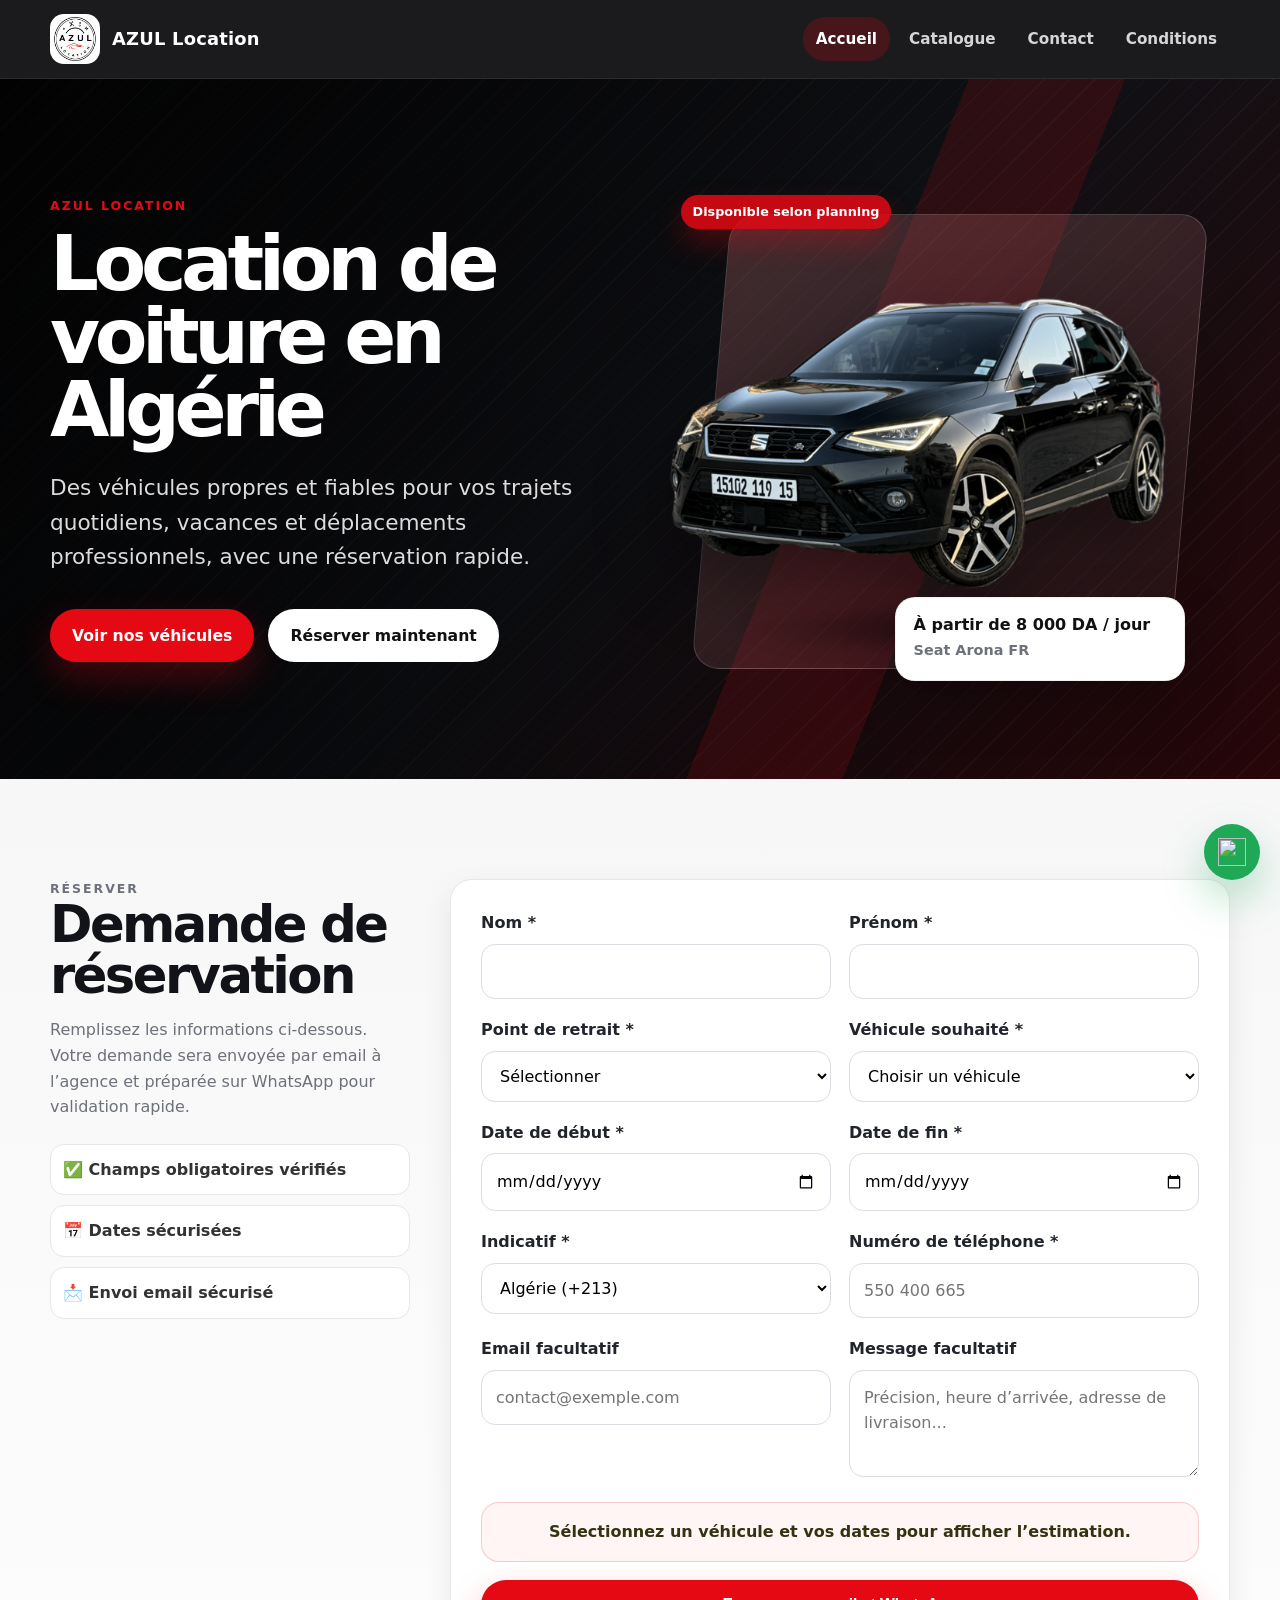
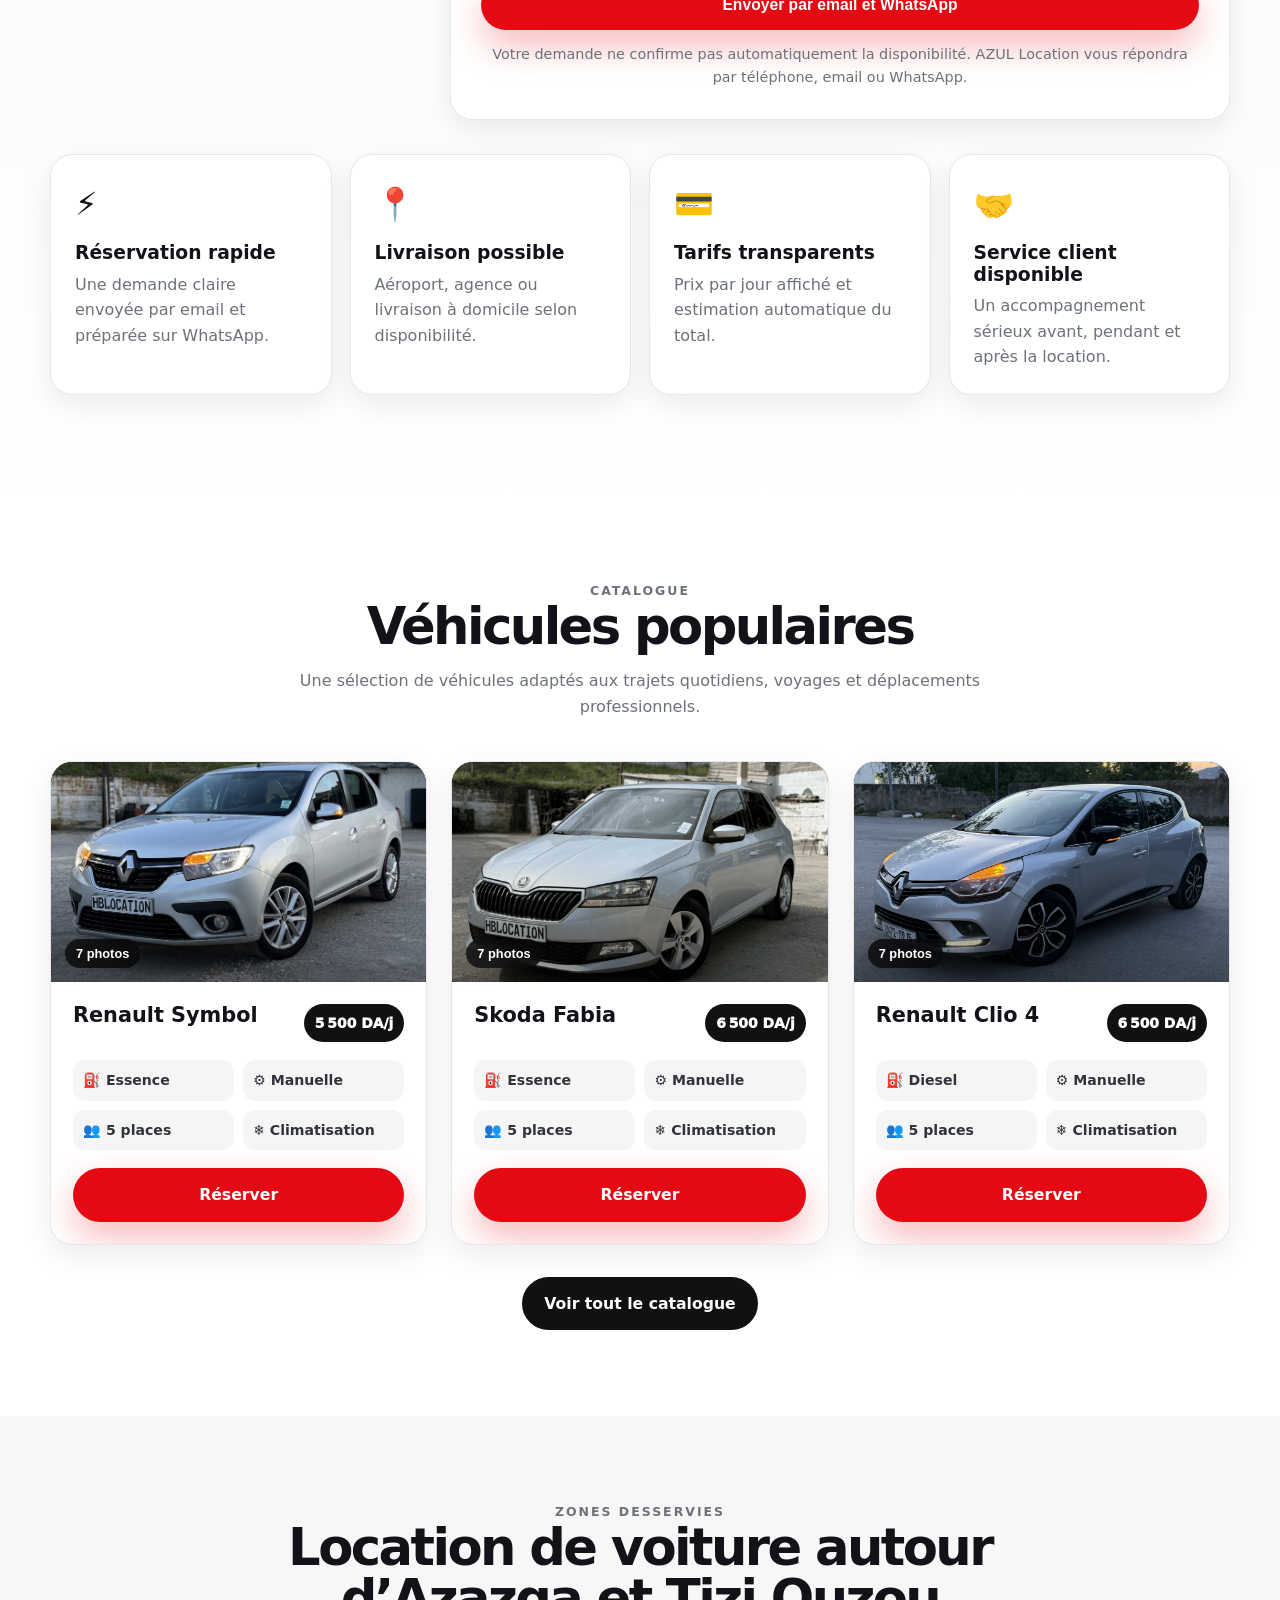
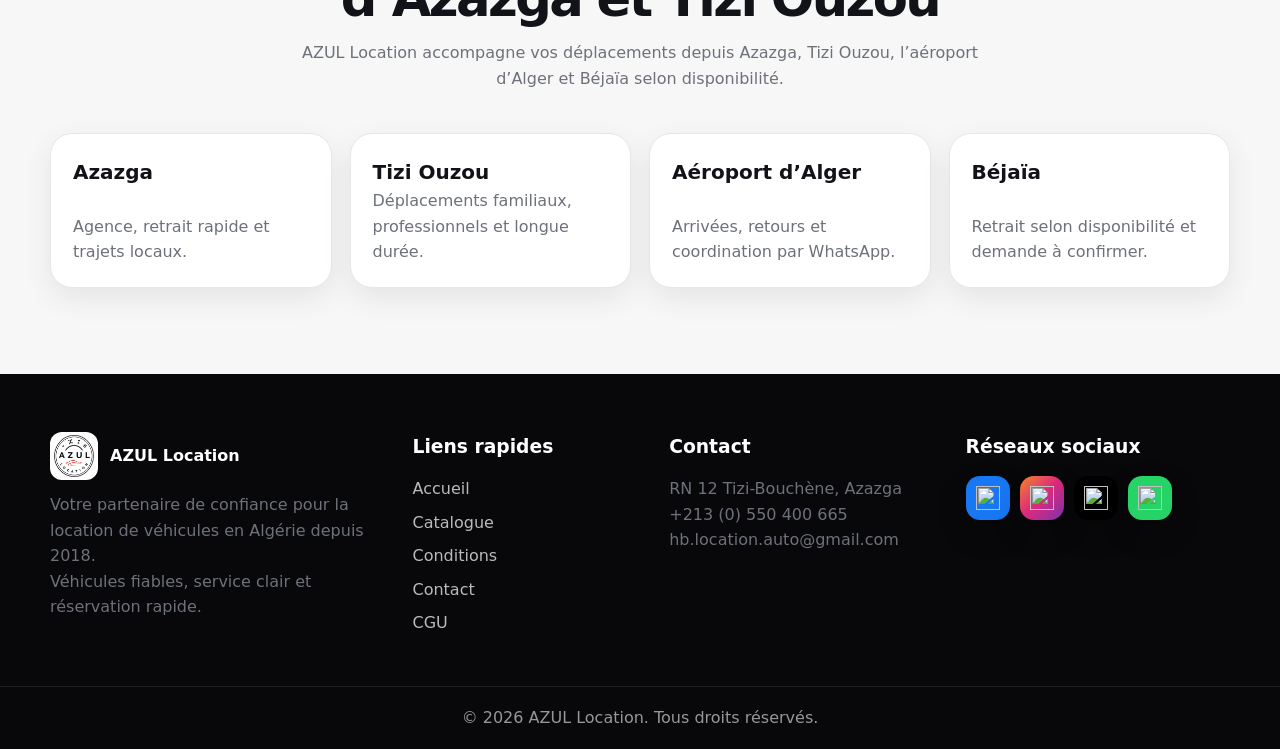
==== index.html @ 7177a501 "AZUL Location" ====
<!doctype html>
<html lang="fr">
  <head>
    <meta charset="UTF-8" />
    <meta name="viewport" content="width=device-width, initial-scale=1.0" />
    <title>AZUL Location | Location de voitures en Algérie</title>
    <meta
      name="description"
      content="AZUL Location propose la location de voitures en Algérie : véhicules propres, tarifs transparents, réservation rapide et livraison possible."
    />
    <meta name="robots" content="index, follow" />
    <link rel="canonical" href="https://azul-location.com/" />
    <meta property="og:site_name" content="AZUL Location" />
    <meta property="og:locale" content="fr_FR" />
    <meta
      property="og:title"
      content="AZUL Location | Location de voitures en Algérie"
    />
    <meta
      property="og:description"
      content="Réservez un véhicule fiable en Algérie avec AZUL Location. Service professionnel, rapide et rassurant."
    />
    <meta property="og:type" content="website" />
    <meta property="og:url" content="https://azul-location.com/" />
    <meta
      property="og:image"
      content="https://azul-location.com/images/logo.png"
    />
    <meta
      property="og:image:alt"
      content="AZUL Location - location de voitures en Algérie"
    />
    <link rel="icon" href="images/logo.png" type="image/png" />
    <link rel="apple-touch-icon" href="images/logo.png" />
    <link rel="stylesheet" href="css/style.css" />
    <script type="application/ld+json">
      {
        "@context": "https://schema.org",
        "@type": "AutoRental",
        "name": "AZUL Location",
        "image": "https://azul-location.com/images/logo.png",
        "url": "https://azul-location.com/",
        "telephone": "+213550400665",
        "email": "hb.location.auto@gmail.com",
        "address": {
          "@type": "PostalAddress",
          "streetAddress": "RN 12 Tizi-Bouchène",
          "addressLocality": "Azazga",
          "addressCountry": "DZ"
        },
        "areaServed": ["Azazga", "Tizi Ouzou", "Alger", "Béjaïa"]
      }
    </script>
    <script src="js/script.js" defer></script>
  </head>
  <body data-page="home">
    <header class="site-header" id="top">
      <div class="container header-inner">
        <a class="brand" href="index.html" aria-label="Accueil AZUL Location">
          <img
            src="images/logo.png"
            alt="Logo AZUL Location"
            class="brand-logo"
            width="50"
            height="50"
            decoding="async"
          />
          <span class="brand-name">AZUL Location</span>
        </a>
        <button
          class="menu-toggle"
          type="button"
          aria-label="Ouvrir le menu"
          aria-expanded="false"
          aria-controls="mainNav"
        >
          ?
        </button>
        <nav id="mainNav" class="main-nav" aria-label="Navigation principale">
          <a href="index.html" class="active" aria-current="page">Accueil</a>
          <a href="catalogue.html">Catalogue</a>
          <a href="contact.html">Contact</a>

          <a href="conditions-location.html">Conditions</a>
        </nav>
      </div>
    </header>

    <main>
      <section class="hero-section">
        <div class="hero-overlay"></div>
        <div class="container hero-grid">
          <div class="hero-content reveal">
            <p class="eyebrow">AZUL Location</p>
            <h1>Location de voiture en Algérie</h1>
            <p class="hero-subtitle">
              Des véhicules propres et fiables pour vos trajets quotidiens,
              vacances et déplacements professionnels, avec une réservation
              rapide.
            </p>
            <div class="hero-actions">
              <a href="catalogue.html" class="btn btn-primary"
                >Voir nos véhicules</a
              >
              <a href="#reservation" class="btn btn-light"
                >Réserver maintenant</a
              >
            </div>
          </div>
          <div
            class="hero-showcase reveal"
            aria-label="Véhicule disponible chez AZUL Location"
          >
            <span class="showcase-kicker">Disponible selon planning</span>
            <img
              src="images/ARONA-FR-1-sans-fond.png"
              alt="SEAT Arona FR disponible à la location"
              class="hero-car-main"
              width="1024"
              height="576"
              decoding="async"
            />
            <div class="showcase-panel">
              <strong class="showcase-price"
                >À partir de 8 000 DA / jour</strong
              >
              <span class="showcase-label">Seat Arona FR</span>
            </div>
          </div>
        </div>
      </section>

      <section class="reservation-section" id="reservation">
        <div class="container reservation-layout">
          <div class="section-heading reveal">
            <p class="eyebrow">Réserver</p>
            <h2>Demande de réservation</h2>
            <p>
              Remplissez les informations ci-dessous. Votre demande sera envoyée
              par email à l’agence et préparée sur WhatsApp pour validation
              rapide.
            </p>
            <div class="mini-info">
              <span>✅ Champs obligatoires vérifiés</span>
              <span>📅 Dates sécurisées</span>
              <span>📩 Envoi email sécurisé</span>
            </div>
          </div>

          <form
            id="reservationForm"
            class="premium-form reveal"
            action="https://formsubmit.co/hb.location.auto@gmail.com"
            method="POST"
            novalidate
          >
            <input
              type="hidden"
              name="_subject"
              value="Nouvelle demande de réservation - AZUL Location"
            />
            <input type="hidden" name="_template" value="table" />
            <input
              type="hidden"
              name="_next"
              value="https://azul-location.com/merci.html"
            />
            <input
              class="form-honey"
              type="text"
              name="_honey"
              tabindex="-1"
              autocomplete="off"
              aria-hidden="true"
            />
            <input
              type="hidden"
              id="reservationVehicleName"
              name="vehicule_nom"
            />
            <input
              type="hidden"
              id="reservationDuration"
              name="duree_location"
            />
            <input type="hidden" id="reservationTotal" name="prix_estime" />
            <input
              type="hidden"
              id="reservationPhoneFull"
              name="telephone_complet"
            />
            <input
              type="hidden"
              id="reservationReadableDates"
              name="dates_lisibles"
            />
            <input
              type="hidden"
              id="reservationWhatsAppMessage"
              name="message_whatsapp_prepare"
            />
            <input type="hidden" name="source" value="Formulaire accueil" />
            <div class="form-grid two">
              <div class="field">
                <label for="nom">Nom *</label
                ><input
                  id="nom"
                  name="nom"
                  type="text"
                  autocomplete="family-name"
                  required
                />
              </div>
              <div class="field">
                <label for="prenom">Prénom *</label
                ><input
                  id="prenom"
                  name="prenom"
                  type="text"
                  autocomplete="given-name"
                  required
                />
              </div>
            </div>
            <div class="form-grid two">
              <div class="field">
                <label for="pointRetrait">Point de retrait *</label
                ><select id="pointRetrait" name="pointRetrait" required>
                  <option value="">Sélectionner</option>
                  <option>Aéroport d’Alger</option>
                  <option>Aéroport de Béjaïa</option>
                  <option>Agence AZUL Location</option>
                  <option>Livraison à domicile</option>
                </select>
              </div>
              <div class="field">
                <label for="vehicule">Véhicule souhaité *</label
                ><select id="vehicule" name="vehicule" required>
                  <option value="">Choisir un véhicule</option>
                </select>
              </div>
            </div>
            <div class="form-grid two">
              <div class="field">
                <label for="dateDebut">Date de début *</label
                ><input id="dateDebut" name="dateDebut" type="date" required />
              </div>
              <div class="field">
                <label for="dateFin">Date de fin *</label
                ><input id="dateFin" name="dateFin" type="date" required />
              </div>
            </div>
            <div class="form-grid two phone-grid">
              <div class="field">
                <label for="indicatif">Indicatif *</label
                ><select id="indicatif" name="indicatif" required>
                  <option value="+213">Algérie (+213)</option>
                  <option value="+33">France (+33)</option>
                  <option value="+1">International (+1)</option>
                  <option value="+44">Royaume-Uni (+44)</option>
                </select>
              </div>
              <div class="field">
                <label for="telephone">Numéro de téléphone *</label
                ><input
                  id="telephone"
                  name="telephone"
                  type="tel"
                  inputmode="tel"
                  autocomplete="tel"
                  placeholder="550 400 665"
                  required
                />
              </div>
            </div>
            <div class="form-grid two">
              <div class="field">
                <label for="email">Email facultatif</label
                ><input
                  id="email"
                  name="email"
                  type="email"
                  autocomplete="email"
                  placeholder="contact@exemple.com"
                />
              </div>
              <div class="field">
                <label for="message">Message facultatif</label
                ><textarea
                  id="message"
                  name="message"
                  rows="3"
                  placeholder="Précision, heure d’arrivée, adresse de livraison..."
                ></textarea>
              </div>
            </div>
            <div
              id="reservationSummary"
              class="price-summary"
              aria-live="polite"
            >
              Sélectionnez un véhicule et vos dates pour afficher l’estimation.
            </div>
            <button class="btn btn-primary btn-full" type="submit">
              Envoyer par email et WhatsApp
            </button>
            <p class="form-note">
              Votre demande ne confirme pas automatiquement la disponibilité.
              AZUL Location vous répondra par téléphone, email ou WhatsApp.
            </p>
          </form>
        </div>
        <div class="container assurance-grid reservation-benefits">
          <article class="assurance-card reveal">
            <span>⚡</span>
            <h3>Réservation rapide</h3>
            <p>
              Une demande claire envoyée par email et préparée sur WhatsApp.
            </p>
          </article>
          <article class="assurance-card reveal">
            <span>📍</span>
            <h3>Livraison possible</h3>
            <p>Aéroport, agence ou livraison à domicile selon disponibilité.</p>
          </article>
          <article class="assurance-card reveal">
            <span>💳</span>
            <h3>Tarifs transparents</h3>
            <p>Prix par jour affiché et estimation automatique du total.</p>
          </article>
          <article class="assurance-card reveal">
            <span>🤝</span>
            <h3>Service client disponible</h3>
            <p>
              Un accompagnement sérieux avant, pendant et après la location.
            </p>
          </article>
        </div>
      </section>

      <section class="featured-section">
        <div class="container">
          <div class="section-heading center reveal">
            <p class="eyebrow">Catalogue</p>
            <h2>Véhicules populaires</h2>
            <p>
              Une sélection de véhicules adaptés aux trajets quotidiens, voyages
              et déplacements professionnels.
            </p>
          </div>
          <div class="vehicle-grid compact" id="featuredVehicles"></div>
          <div class="center reveal">
            <a href="catalogue.html" class="btn btn-dark"
              >Voir tout le catalogue</a
            >
          </div>
        </div>
      </section>

      <section class="areas-section">
        <div class="container">
          <div class="section-heading center reveal">
            <p class="eyebrow">Zones desservies</p>
            <h2>Location de voiture autour d’Azazga et Tizi Ouzou</h2>
            <p>
              AZUL Location accompagne vos déplacements depuis Azazga, Tizi
              Ouzou, l’aéroport d’Alger et Béjaïa selon disponibilité.
            </p>
          </div>
          <div class="areas-grid">
            <a class="area-card reveal" href="location-voiture-azazga.html">
              <strong>Azazga</strong>
              <span>Agence, retrait rapide et trajets locaux.</span>
            </a>
            <a class="area-card reveal" href="location-voiture-tizi-ouzou.html">
              <strong>Tizi Ouzou</strong>
              <span
                >Déplacements familiaux, professionnels et longue durée.</span
              >
            </a>
            <a
              class="area-card reveal"
              href="location-voiture-aeroport-alger.html"
            >
              <strong>Aéroport d’Alger</strong>
              <span>Arrivées, retours et coordination par WhatsApp.</span>
            </a>
            <a class="area-card reveal" href="location-voiture-bejaia.html">
              <strong>Béjaïa</strong>
              <span>Retrait selon disponibilité et demande à confirmer.</span>
            </a>
          </div>
        </div>
      </section>
    </main>

    <footer class="site-footer">
      <div class="container footer-grid">
        <div>
          <div class="footer-brand">
            <img
              src="images/logo.png"
              alt="Logo AZUL Location"
              width="48"
              height="48"
              loading="lazy"
              decoding="async"
            /><strong>AZUL Location</strong>
          </div>
          <p>
            Votre partenaire de confiance pour la location de véhicules en
            Algérie depuis 2018.
          </p>
          <p>Véhicules fiables, service clair et réservation rapide.</p>
        </div>
        <div>
          <h3>Liens rapides</h3>
          <a href="index.html">Accueil</a><a href="catalogue.html">Catalogue</a
          ><a href="conditions-location.html">Conditions</a
          ><a href="contact.html">Contact</a><a href="cgu.html">CGU</a>
        </div>
        <div>
          <h3>Contact</h3>
          <p>RN 12 Tizi-Bouchène, Azazga</p>
          <p>+213 (0) 550 400 665</p>
          <p>hb.location.auto@gmail.com</p>
        </div>
        <div>
          <h3>Réseaux sociaux</h3>
          <div class="socials">
            <a
              class="social-link facebook"
              href="https://www.facebook.com/share/1E7LZG3Cci/?mibextid=wwXIfr"
              target="_blank"
              rel="noopener"
              aria-label="Facebook"
            >
              <img
                src="images/facebook-icon.png"
                alt=""
                width="24"
                height="24"
                loading="lazy"
                decoding="async"
              />
            </a>
            <a
              class="social-link instagram"
              href="https://www.instagram.com/azul_location.auto?igsh=MWh5aWV1eG1lbXJkcA%3D%3D&utm_source=qr"
              target="_blank"
              rel="noopener"
              aria-label="Instagram"
            >
              <img
                src="images/instagram-icon.png"
                alt=""
                width="24"
                height="24"
                loading="lazy"
                decoding="async"
              />
            </a>
            <a
              class="social-link tiktok"
              href="https://www.tiktok.com/@azul.location.auto?_r=1&_t=ZN-969xYWPiuCU"
              target="_blank"
              rel="noopener"
              aria-label="TikTok"
            >
              <img
                src="images/tiktok-icon.png"
                alt=""
                width="24"
                height="24"
                loading="lazy"
                decoding="async"
              />
            </a>
            <a
              class="social-link whatsapp"
              href="https://wa.me/213550400665"
              target="_blank"
              rel="noopener"
              aria-label="WhatsApp"
            >
              <img
                src="images/whatsapp-icon.png"
                alt=""
                width="24"
                height="24"
                loading="lazy"
                decoding="async"
              />
            </a>
          </div>
        </div>
      </div>
      <div class="footer-bottom">
        © 2026 AZUL Location. Tous droits réservés.
      </div>
    </footer>
  </body>
</html>
---- css/style.css ----
:root {
  --red: #e50914;
  --red-dark: #b70710;
  --black: #070707;
  --dark: #111318;
  --white: #fff;
  --muted: #6d7179;
  --soft: #f5f5f6;
  --line: #e7e7ea;
  --card: #fff;
  --shadow: 0 18px 50px rgba(0, 0, 0, 0.1);
  --shadow-soft: 0 10px 30px rgba(0, 0, 0, 0.08);
  --radius: 22px;
  --radius-sm: 14px;
  --max: 1180px;
  --transition: 0.25s ease;
}
* {
  box-sizing: border-box;
}
html {
  scroll-behavior: smooth;
}
body {
  margin: 0;
  font-family:
    Inter,
    ui-sans-serif,
    system-ui,
    -apple-system,
    BlinkMacSystemFont,
    "Segoe UI",
    Arial,
    sans-serif;
  color: var(--dark);
  background: #fff;
  line-height: 1.6;
}
body.nav-open {
  overflow: hidden;
}
body.gallery-open {
  overflow: hidden;
}
img {
  max-width: 100%;
  display: block;
}
a {
  color: inherit;
  text-decoration: none;
}
.container {
  width: min(var(--max), calc(100% - 36px));
  margin-inline: auto;
}
.site-header {
  position: sticky;
  top: 0;
  z-index: 1000;
  background: rgba(8, 8, 10, 0.92);
  backdrop-filter: blur(16px);
  border-bottom: 1px solid rgba(255, 255, 255, 0.08);
}
.header-inner {
  height: 78px;
  display: flex;
  align-items: center;
  justify-content: space-between;
  gap: 22px;
}
.brand {
  display: flex;
  align-items: center;
  gap: 12px;
  color: #fff;
  font-weight: 900;
  letter-spacing: 0.2px;
}
.brand-logo {
  width: 50px;
  height: 50px;
  border-radius: 14px;
  object-fit: contain;
  background: #fff;
  padding: 3px;
}
.brand-name {
  font-size: 1.12rem;
}
.main-nav {
  display: flex;
  align-items: center;
  gap: 6px;
}
.main-nav a {
  color: rgba(255, 255, 255, 0.82);
  font-weight: 750;
  font-size: 0.95rem;
  padding: 10px 13px;
  border-radius: 999px;
  transition: var(--transition);
}
.main-nav a:hover,
.main-nav a.active {
  color: #fff;
  background: rgba(229, 9, 20, 0.22);
}
.menu-toggle {
  display: none;
  border: 0;
  background: #fff;
  color: #111;
  width: 44px;
  height: 44px;
  border-radius: 12px;
  font-size: 1.4rem;
  cursor: pointer;
}
.hero-section {
  position: relative;
  min-height: 720px;
  display: flex;
  align-items: center;
  color: #fff;
  background: linear-gradient(135deg, #060607 0%, #111318 52%, #2a0609 100%);
  overflow: hidden;
}
.hero-section:after {
  content: "";
  position: absolute;
  inset: 0;
  background: linear-gradient(90deg, rgba(0, 0, 0, 0.62), rgba(0, 0, 0, 0.08)),
    repeating-linear-gradient(
      135deg,
      rgba(255, 255, 255, 0.045) 0 1px,
      transparent 1px 18px
    );
  opacity: 1;
}
.hero-overlay {
  position: absolute;
  inset: 0;
  background: linear-gradient(
    112deg,
    transparent 0 62%,
    rgba(229, 9, 20, 0.14) 62% 72%,
    transparent 72%
  );
  z-index: 1;
  pointer-events: none;
}
.hero-grid {
  position: relative;
  z-index: 2;
  display: grid;
  grid-template-columns: minmax(0, 0.95fr) minmax(340px, 520px);
  gap: 38px;
  align-items: center;
}
.eyebrow {
  text-transform: uppercase;
  letter-spacing: 0.16em;
  font-size: 0.78rem;
  font-weight: 900;
  color: var(--red);
  margin: 0 0 12px;
}
.hero-content h1,
.page-hero h1 {
  font-size: clamp(2.5rem, 6vw, 5.4rem);
  line-height: 0.95;
  margin: 0 0 24px;
  letter-spacing: -0.07em;
}
.hero-content h1 {
  max-width: 780px;
}
.hero-subtitle {
  font-size: clamp(1.05rem, 2vw, 1.35rem);
  max-width: 690px;
  color: rgba(255, 255, 255, 0.86);
  margin: 0 0 34px;
}
.hero-actions,
.form-actions,
.quick-actions {
  display: flex;
  gap: 14px;
  flex-wrap: wrap;
}
.page-hero .hero-actions {
  justify-content: center;
  margin-top: 28px;
}
.btn {
  display: inline-flex;
  align-items: center;
  justify-content: center;
  gap: 8px;
  border: 0;
  border-radius: 999px;
  padding: 14px 22px;
  font-weight: 900;
  cursor: pointer;
  transition: var(--transition);
  font-size: 0.98rem;
}
.btn-primary {
  background: var(--red);
  color: #fff;
  box-shadow: 0 16px 36px rgba(229, 9, 20, 0.28);
}
.btn-primary:hover {
  background: var(--red-dark);
  transform: translateY(-2px);
}
.btn-light {
  background: #fff;
  color: #111;
}
.btn-light:hover {
  transform: translateY(-2px);
  box-shadow: var(--shadow-soft);
}
.btn-light.alt {
  border: 1px solid var(--line);
}
.btn-dark {
  background: #111;
  color: #fff;
}
.btn-dark:hover {
  background: #000;
  transform: translateY(-2px);
}
.btn-full {
  width: 100%;
  padding: 16px 22px;
}
.hero-showcase {
  position: relative;
  min-height: 470px;
  display: flex;
  align-items: center;
  justify-content: center;
}
.hero-showcase:before {
  content: "";
  position: absolute;
  inset: 18% 0 12% 12%;
  z-index: 1;
  background: linear-gradient(
    145deg,
    rgba(255, 255, 255, 0.1),
    rgba(229, 9, 20, 0.18)
  );
  border: 1px solid rgba(255, 255, 255, 0.13);
  border-radius: 34px;
  transform: skewX(-7deg);
}
.hero-showcase:after {
  content: "";
  position: absolute;
  left: 11%;
  right: 7%;
  bottom: 15%;
  z-index: 1;
  height: 52px;
  background: radial-gradient(
    ellipse at center,
    rgba(0, 0, 0, 0.48),
    transparent 68%
  );
  filter: blur(8px);
}
.hero-car-main {
  position: relative;
  z-index: 2;
  width: min(112%, 590px);
  max-width: none;
  height: auto;
  transform: translateX(-3%);
  filter: drop-shadow(0 30px 38px rgba(0, 0, 0, 0.42));
  opacity: 1;
  transition:
    opacity 0.35s ease,
    filter 0.35s ease;
}
.hero-showcase.is-switching .hero-car-main {
  opacity: 0;
}
.showcase-kicker {
  position: absolute;
  top: 54px;
  left: 8px;
  z-index: 3;
  display: inline-flex;
  color: #fff;
  background: rgba(229, 9, 20, 0.85);
  padding: 7px 12px;
  border-radius: 999px;
  font-size: 0.8rem;
  font-weight: 900;
}
.showcase-panel {
  position: absolute;
  right: 0;
  bottom: 44px;
  z-index: 3;
  width: min(290px, 78%);
  padding: 18px;
  color: #111;
  background: #fff;
  border-radius: 20px;
  box-shadow: 0 24px 60px rgba(0, 0, 0, 0.28);
  opacity: 1;
  transition:
    opacity 0.35s ease,
    transform 0.35s ease;
}
.hero-showcase.is-switching .showcase-panel {
  opacity: 0.82;
  transform: translateY(4px);
}
.showcase-panel strong,
.showcase-panel span {
  display: block;
}
.showcase-panel strong {
  line-height: 1.1;
}
.showcase-panel span {
  margin-top: 5px;
  color: var(--muted);
  font-size: 0.9rem;
  font-weight: 750;
}
@media (min-width: 1025px) {
  .hero-section {
    min-height: 700px;
  }
  .hero-grid {
    grid-template-columns: minmax(0, 0.96fr) minmax(430px, 560px);
    gap: 34px;
  }
  .hero-showcase {
    min-height: 500px;
    justify-self: end;
    width: min(100%, 560px);
  }
  .hero-showcase:before {
    inset: 95px 18px 70px 64px;
    background: linear-gradient(
        145deg,
        rgba(255, 255, 255, 0.13),
        rgba(255, 255, 255, 0.04)
      ),
      linear-gradient(135deg, rgba(229, 9, 20, 0.12), rgba(0, 0, 0, 0.08));
    border-color: rgba(255, 255, 255, 0.16);
    border-radius: 28px;
    transform: skewX(-5deg);
  }
  .hero-showcase:after {
    left: 15%;
    right: 10%;
    bottom: 84px;
  }
  .hero-car-main {
    width: min(112%, 620px);
    transform: translate(-4%, 2%);
  }
  .showcase-kicker {
    top: 76px;
    left: 34px;
    box-shadow: 0 14px 28px rgba(229, 9, 20, 0.28);
  }
  .showcase-panel {
    right: 22px;
    bottom: 58px;
    border: 1px solid rgba(0, 0, 0, 0.06);
    box-shadow: 0 22px 54px rgba(0, 0, 0, 0.22);
  }
}
.featured-section,
.areas-section,
.catalogue-section,
.contact-page-section,
.legal-section,
.conditions-section,
.local-seo-section {
  padding: 86px 0;
}
.assurance-grid {
  display: grid;
  grid-template-columns: repeat(4, 1fr);
  gap: 18px;
}
.reservation-benefits {
  margin-top: 34px;
}
.assurance-card,
.condition-card,
.vehicle-card,
.contact-card,
.premium-form,
.legal-wrap article {
  background: var(--card);
  border: 1px solid var(--line);
  border-radius: var(--radius);
  box-shadow: var(--shadow-soft);
}
.assurance-card {
  padding: 24px;
}
.assurance-card span,
.condition-card span {
  font-size: 2rem;
}
.assurance-card h3,
.condition-card h2 {
  margin: 12px 0 8px;
  line-height: 1.15;
}
.assurance-card p,
.condition-card p,
.section-heading p,
.contact-item p,
.legal-wrap p,
.site-footer p {
  color: var(--muted);
  margin: 0;
}
.reservation-section {
  padding: 100px 0;
  background: linear-gradient(180deg, #f7f7f8 0%, #fff 100%);
}
.reservation-layout {
  display: grid;
  grid-template-columns: 360px minmax(0, 1fr);
  gap: 40px;
  align-items: start;
}
.section-heading h2 {
  font-size: clamp(2rem, 4vw, 3.4rem);
  line-height: 1;
  margin: 0 0 16px;
  letter-spacing: -0.05em;
}
.section-heading.center {
  text-align: center;
  max-width: 720px;
  margin: 0 auto 42px;
}
.mini-info {
  display: grid;
  gap: 10px;
  margin-top: 24px;
}
.mini-info span {
  background: #fff;
  border: 1px solid var(--line);
  border-radius: 14px;
  padding: 12px;
  color: #333;
  font-weight: 750;
}
.premium-form {
  padding: 30px;
}
.form-honey {
  display: none;
}
.form-grid {
  display: grid;
  gap: 18px;
  margin-bottom: 18px;
}
.form-grid.two {
  grid-template-columns: repeat(2, minmax(0, 1fr));
}
.field label {
  display: block;
  font-weight: 850;
  margin-bottom: 8px;
  color: #20242b;
}
.field input,
.field select,
.field textarea {
  width: 100%;
  border: 1px solid #dcdde2;
  background: #fff;
  border-radius: 14px;
  padding: 14px 14px;
  font: inherit;
  outline: none;
  transition: var(--transition);
}
.field textarea {
  resize: vertical;
}
.field input:focus,
.field select:focus,
.field textarea:focus {
  border-color: var(--red);
  box-shadow: 0 0 0 4px rgba(229, 9, 20, 0.1);
}
.field .error-message {
  color: var(--red);
  font-size: 0.84rem;
  font-weight: 800;
  margin-top: 6px;
}
.field input.error,
.field select.error,
.field textarea.error {
  border-color: var(--red);
}
.price-summary {
  border: 1px solid rgba(229, 9, 20, 0.18);
  background: #fff5f5;
  color: #331;
  display: grid;
  gap: 4px;
  text-align: center;
  border-radius: 18px;
  padding: 16px;
  font-weight: 900;
  margin: 6px 0 18px;
}
.price-summary span {
  color: var(--muted);
  font-size: 0.92rem;
}
.price-summary.is-ready {
  background: #fff;
  border-color: rgba(229, 9, 20, 0.32);
  box-shadow: var(--shadow-soft);
}
.form-note {
  font-size: 0.9rem;
  color: var(--muted);
  text-align: center;
  margin: 13px 0 0;
}
.vehicle-grid {
  display: grid;
  grid-template-columns: repeat(3, 1fr);
  gap: 24px;
}
.vehicle-grid.compact {
  margin-bottom: 32px;
}
.vehicle-card {
  overflow: hidden;
  transition: var(--transition);
  display: flex;
  flex-direction: column;
}
.vehicle-card:hover {
  transform: translateY(-6px);
  box-shadow: var(--shadow);
}
.vehicle-media {
  height: 220px;
  background: linear-gradient(135deg, #111, #383838);
  position: relative;
  overflow: hidden;
}
.vehicle-media.image-missing {
  display: flex;
  align-items: center;
  justify-content: center;
}
.vehicle-media.image-missing:before {
  content: "Image indisponible";
  position: relative;
  z-index: 1;
  color: #fff;
  font-weight: 900;
}
.vehicle-media img {
  width: 100%;
  height: 100%;
  object-fit: cover;
}
.vehicle-media:after {
  content: "";
  position: absolute;
  inset: auto 0 0;
  height: 55%;
  background: linear-gradient(transparent, rgba(0, 0, 0, 0.45));
  pointer-events: none;
}
.vehicle-gallery-trigger {
  position: relative;
  width: 100%;
  height: 100%;
  border: 0;
  padding: 0;
  background: transparent;
  cursor: zoom-in;
  display: block;
  overflow: hidden;
}
.vehicle-gallery-trigger img {
  transition: transform 0.35s ease;
}
.vehicle-gallery-trigger:hover img,
.vehicle-gallery-trigger:focus-visible img {
  transform: scale(1.04);
}
.vehicle-gallery-trigger:focus-visible {
  outline: 4px solid rgba(229, 9, 20, 0.32);
  outline-offset: -4px;
}
.gallery-badge {
  position: absolute;
  left: 14px;
  bottom: 14px;
  z-index: 2;
  border-radius: 999px;
  background: rgba(8, 8, 10, 0.78);
  color: #fff;
  padding: 7px 11px;
  font-size: 0.8rem;
  font-weight: 900;
  backdrop-filter: blur(10px);
}
.vehicle-body {
  padding: 22px;
  display: flex;
  flex-direction: column;
  flex: 1;
}
.vehicle-top {
  display: flex;
  justify-content: space-between;
  gap: 14px;
  align-items: flex-start;
}
.vehicle-card h3 {
  font-size: 1.3rem;
  line-height: 1.1;
  margin: 0;
}
.price-pill {
  background: #111;
  color: #fff;
  border-radius: 999px;
  padding: 8px 11px;
  font-weight: 950;
  white-space: nowrap;
  font-size: 0.87rem;
}
.specs {
  display: grid;
  grid-template-columns: repeat(2, 1fr);
  gap: 9px;
  margin: 18px 0;
}
.specs span {
  background: var(--soft);
  border-radius: 12px;
  padding: 9px 10px;
  font-size: 0.88rem;
  color: #30333a;
  font-weight: 750;
}
.vehicle-body .btn {
  margin-top: auto;
}
.areas-section {
  background: #f7f7f8;
}
.areas-grid {
  display: grid;
  grid-template-columns: repeat(4, 1fr);
  gap: 18px;
}
.area-card {
  min-height: 150px;
  display: flex;
  flex-direction: column;
  justify-content: space-between;
  background: #fff;
  border: 1px solid var(--line);
  border-radius: var(--radius);
  box-shadow: var(--shadow-soft);
  padding: 22px;
  transition: var(--transition);
}
.area-card:hover {
  transform: translateY(-4px);
  box-shadow: var(--shadow);
}
.area-card strong {
  font-size: 1.25rem;
}
.area-card span {
  color: var(--muted);
}
.local-seo-layout {
  display: grid;
  grid-template-columns: minmax(0, 1fr) 360px;
  gap: 28px;
  align-items: start;
}
.local-copy,
.local-checklist {
  background: #fff;
  border: 1px solid var(--line);
  border-radius: var(--radius);
  box-shadow: var(--shadow-soft);
  padding: 28px;
}
.local-copy h2,
.local-checklist h2 {
  margin: 0 0 14px;
  line-height: 1.12;
}
.local-copy p {
  color: var(--muted);
  margin: 0 0 16px;
}
.local-checklist ul {
  margin: 0;
  padding-left: 20px;
  color: var(--muted);
}
.local-checklist li + li {
  margin-top: 10px;
}
.page-hero {
  padding: 105px 0;
  text-align: center;
  background: #111;
  color: #fff;
}
.page-hero.dark {
  background: linear-gradient(135deg, #070707, #151515 58%, #3b0508);
}
.page-hero p:not(.eyebrow) {
  font-size: 1.15rem;
  max-width: 720px;
  margin: 0 auto;
  color: rgba(255, 255, 255, 0.76);
}
.filters-panel {
  display: grid;
  grid-template-columns: repeat(5, 1fr) auto;
  gap: 14px;
  align-items: end;
  margin-bottom: 32px;
  background: #fff;
  border: 1px solid var(--line);
  box-shadow: var(--shadow-soft);
  border-radius: var(--radius);
  padding: 18px;
}
.empty-state {
  text-align: center;
  background: #fff5f5;
  border: 1px solid rgba(229, 9, 20, 0.2);
  border-radius: 18px;
  padding: 22px;
  font-weight: 900;
  color: var(--red);
}
.contact-layout {
  display: grid;
  grid-template-columns: 430px minmax(0, 1fr);
  gap: 34px;
}
.map-section {
  margin-top: 52px;
}
.map-embed {
  aspect-ratio: 16 / 9;
  min-height: 320px;
  overflow: hidden;
  border-radius: var(--radius);
  border: 1px solid var(--line);
  box-shadow: var(--shadow-soft);
  background: var(--soft);
}
.map-embed iframe {
  width: 100%;
  height: 100%;
  border: 0;
  display: block;
}
.contact-card {
  padding: 30px;
}
.contact-card h2,
.premium-form h2 {
  margin: 0 0 22px;
  font-size: 1.8rem;
}
.contact-item {
  display: flex;
  gap: 14px;
  padding: 16px 0;
  border-bottom: 1px solid var(--line);
}
.contact-item span {
  font-size: 1.4rem;
}
.contact-item strong {
  display: block;
  margin-bottom: 2px;
}
.quick-actions {
  margin-top: 24px;
}
.quick-actions .btn {
  flex: 1;
}
.split .btn {
  flex: 1;
}
.legal-wrap {
  max-width: 900px;
}
.legal-wrap article {
  padding: 26px;
  margin-bottom: 18px;
  border-left: 5px solid var(--red);
}
.legal-wrap h2 {
  margin: 0 0 10px;
  font-size: 1.25rem;
}
.legal-note,
.cta-band {
  background: #111;
  color: #fff;
  border-radius: var(--radius);
  padding: 28px;
  text-align: center;
}
.conditions-grid {
  display: grid;
  grid-template-columns: repeat(4, 1fr);
  gap: 18px;
}
.condition-card {
  padding: 24px;
}
.cta-band {
  margin-top: 28px;
}
.cta-band p {
  color: rgba(255, 255, 255, 0.72);
  margin: 0 auto 20px;
  max-width: 760px;
}
.cta-band h2 {
  margin: 0 0 12px;
}
.site-footer {
  background: #08080a;
  color: #fff;
  padding: 58px 0 0;
}
.footer-grid {
  display: grid;
  grid-template-columns: 1.25fr 0.85fr 1fr 1fr;
  gap: 32px;
}
.footer-brand {
  display: flex;
  align-items: center;
  gap: 12px;
  margin-bottom: 12px;
}
.footer-brand img {
  width: 48px;
  height: 48px;
  border-radius: 12px;
  background: #fff;
  padding: 3px;
}
.site-footer h3 {
  color: #fff;
  margin: 0 0 14px;
}
.site-footer a {
  display: block;
  color: rgba(255, 255, 255, 0.72);
  margin: 8px 0;
  transition: var(--transition);
}
.site-footer a:hover {
  color: #fff;
}
.socials {
  display: grid;
  grid-template-columns: repeat(4, 44px);
  gap: 10px;
}
.socials a {
  display: flex;
  align-items: center;
  justify-content: center;
  gap: 9px;
  width: 44px;
  height: 44px;
  border: 0;
  border-radius: 14px;
  padding: 0;
  margin: 0;
  box-shadow: 0 12px 28px rgba(0, 0, 0, 0.22);
}
.socials img {
  width: 24px;
  height: 24px;
  object-fit: contain;
  flex: 0 0 auto;
}
.social-link.facebook {
  background: #1877f2;
}
.social-link.instagram {
  background: linear-gradient(135deg, #f58529, #dd2a7b 48%, #8134af);
}
.social-link.tiktok {
  background: #000;
}
.social-link.whatsapp {
  background: #25d366;
}
.footer-bottom {
  text-align: center;
  border-top: 1px solid rgba(255, 255, 255, 0.1);
  margin-top: 42px;
  padding: 18px;
  color: rgba(255, 255, 255, 0.58);
}
.center {
  text-align: center;
}
.reveal {
  opacity: 0;
  transform: translateY(18px);
  transition:
    opacity 0.65s ease,
    transform 0.65s ease;
}
.reveal.visible {
  opacity: 1;
  transform: none;
}
.floating-whatsapp {
  position: fixed;
  right: 20px;
  bottom: 20px;
  z-index: 1200;
  display: inline-flex;
  align-items: center;
  justify-content: center;
  width: 56px;
  height: 56px;
  padding: 0;
  border-radius: 50%;
  background: #1fa855;
  color: #fff;
  box-shadow: 0 18px 40px rgba(31, 168, 85, 0.34);
  transition: var(--transition);
}
.floating-whatsapp img {
  width: 28px;
  height: 28px;
  object-fit: contain;
}
.floating-whatsapp span {
  display: none;
}
.floating-whatsapp:hover {
  transform: translateY(-3px);
  background: #168c45;
}
.vehicle-lightbox[hidden] {
  display: none;
}
.vehicle-lightbox {
  position: fixed;
  inset: 0;
  z-index: 2200;
  display: grid;
  place-items: center;
  padding: 24px;
}
.vehicle-lightbox-backdrop {
  position: absolute;
  inset: 0;
  background: rgba(0, 0, 0, 0.84);
  backdrop-filter: blur(12px);
}
.vehicle-lightbox-panel {
  position: relative;
  z-index: 1;
  width: min(1040px, 100%);
  min-height: 420px;
  display: grid;
  align-items: center;
  grid-template-columns: 58px minmax(0, 1fr) 58px;
  gap: 14px;
  touch-action: pan-y;
}
.vehicle-lightbox-figure {
  margin: 0;
  min-width: 0;
}
.vehicle-lightbox-image {
  width: 100%;
  max-height: min(76vh, 720px);
  object-fit: contain;
  border-radius: 18px;
  background: #090909;
  box-shadow: 0 28px 90px rgba(0, 0, 0, 0.45);
}
.vehicle-lightbox-caption {
  display: flex;
  justify-content: space-between;
  gap: 14px;
  color: #fff;
  margin-top: 12px;
  font-weight: 850;
}
.vehicle-lightbox-caption span {
  color: rgba(255, 255, 255, 0.7);
}
.vehicle-lightbox-close,
.vehicle-lightbox-nav {
  border: 0;
  color: #111;
  background: #fff;
  cursor: pointer;
  box-shadow: 0 18px 48px rgba(0, 0, 0, 0.3);
  transition: var(--transition);
}
.vehicle-lightbox-close:hover,
.vehicle-lightbox-nav:hover {
  transform: translateY(-2px);
}
.vehicle-lightbox-close:focus-visible,
.vehicle-lightbox-nav:focus-visible {
  outline: 4px solid rgba(229, 9, 20, 0.38);
  outline-offset: 3px;
}
.vehicle-lightbox-close {
  position: absolute;
  top: -10px;
  right: -10px;
  width: 44px;
  height: 44px;
  border-radius: 999px;
  font-size: 1.45rem;
  z-index: 2;
}
.vehicle-lightbox-nav {
  width: 58px;
  height: 58px;
  border-radius: 999px;
  font-size: 2.1rem;
  line-height: 1;
}
@media (max-width: 1024px) {
  .hero-grid,
  .reservation-layout,
  .contact-layout,
  .local-seo-layout {
    grid-template-columns: 1fr;
  }
  .hero-section {
    min-height: auto;
    padding: 110px 0;
  }
  .hero-showcase {
    max-width: 620px;
  }
  .assurance-grid,
  .conditions-grid,
  .areas-grid {
    grid-template-columns: repeat(2, 1fr);
  }
  .vehicle-grid {
    grid-template-columns: repeat(2, 1fr);
  }
  .filters-panel {
    grid-template-columns: repeat(2, 1fr);
  }
  .footer-grid {
    grid-template-columns: repeat(2, 1fr);
  }
}
@media (max-width: 760px) {
  .container {
    width: min(100% - 26px, var(--max));
  }
  .header-inner {
    height: 70px;
  }
  .brand-logo {
    width: 44px;
    height: 44px;
  }
  .menu-toggle {
    display: inline-flex;
    align-items: center;
    justify-content: center;
  }
  .main-nav {
    position: fixed;
    inset: 70px 13px auto 13px;
    background: #111;
    border: 1px solid rgba(255, 255, 255, 0.12);
    border-radius: 20px;
    padding: 14px;
    display: none;
    flex-direction: column;
    align-items: stretch;
    box-shadow: 0 30px 80px rgba(0, 0, 0, 0.4);
  }
  body.nav-open .main-nav {
    display: flex;
  }
  .main-nav a {
    padding: 14px 16px;
  }
  .hero-content h1,
  .page-hero h1 {
    letter-spacing: -0.05em;
  }
  .hero-section {
    padding: 52px 0 72px;
  }
  .hero-grid {
    gap: 28px;
  }
  .hero-actions .btn {
    width: 100%;
  }
  .hero-showcase {
    min-height: 310px;
    max-width: 100%;
  }
  .hero-showcase:before {
    inset: 16% 0 14% 8%;
  }
  .hero-car-main {
    width: min(118%, 470px);
  }
  .showcase-kicker {
    top: 28px;
    left: 0;
  }
  .showcase-panel {
    right: 0;
    bottom: 78px;
    width: min(270px, 86%);
    padding: 15px;
  }
  .assurance-grid,
  .conditions-grid,
  .areas-grid,
  .vehicle-grid,
  .filters-panel,
  .footer-grid {
    grid-template-columns: 1fr;
  }
  .reservation-section,
  .featured-section,
  .areas-section,
  .catalogue-section,
  .contact-page-section,
  .legal-section,
  .conditions-section,
  .local-seo-section {
    padding: 58px 0;
  }
  .premium-form,
  .contact-card {
    padding: 20px;
  }
  .map-section {
    margin-top: 34px;
  }
  .map-embed {
    aspect-ratio: 1 / 1;
    min-height: 300px;
  }
  .form-grid.two {
    grid-template-columns: 1fr;
  }
  .vehicle-media {
    height: 200px;
  }
  .page-hero {
    padding: 72px 0;
  }
  .quick-actions,
  .split {
    flex-direction: column;
  }
  .footer-grid {
    gap: 22px;
  }
  .socials {
    grid-template-columns: 1fr;
  }
  .floating-whatsapp {
    right: 14px;
    bottom: 14px;
    width: 52px;
    height: 52px;
  }
  .floating-whatsapp img {
    width: 26px;
    height: 26px;
  }
  .vehicle-lightbox {
    padding: 13px;
  }
  .vehicle-lightbox-panel {
    min-height: 0;
    grid-template-columns: 1fr;
    gap: 12px;
  }
  .vehicle-lightbox-nav {
    position: absolute;
    top: 50%;
    transform: translateY(-50%);
    width: 48px;
    height: 48px;
    font-size: 1.8rem;
    z-index: 2;
  }
  .vehicle-lightbox-nav:hover {
    transform: translateY(-50%);
  }
  .vehicle-lightbox-nav.prev {
    left: 8px;
  }
  .vehicle-lightbox-nav.next {
    right: 8px;
  }
  .vehicle-lightbox-close {
    top: 8px;
    right: 8px;
  }
  .vehicle-lightbox-caption {
    flex-direction: column;
    gap: 2px;
  }
}
@media (prefers-reduced-motion: reduce) {
  *,
  *::before,
  *::after {
    scroll-behavior: auto !important;
    transition-duration: 0.01ms !important;
    animation-duration: 0.01ms !important;
    animation-iteration-count: 1 !important;
  }
  .reveal {
    opacity: 1;
    transform: none;
  }
}
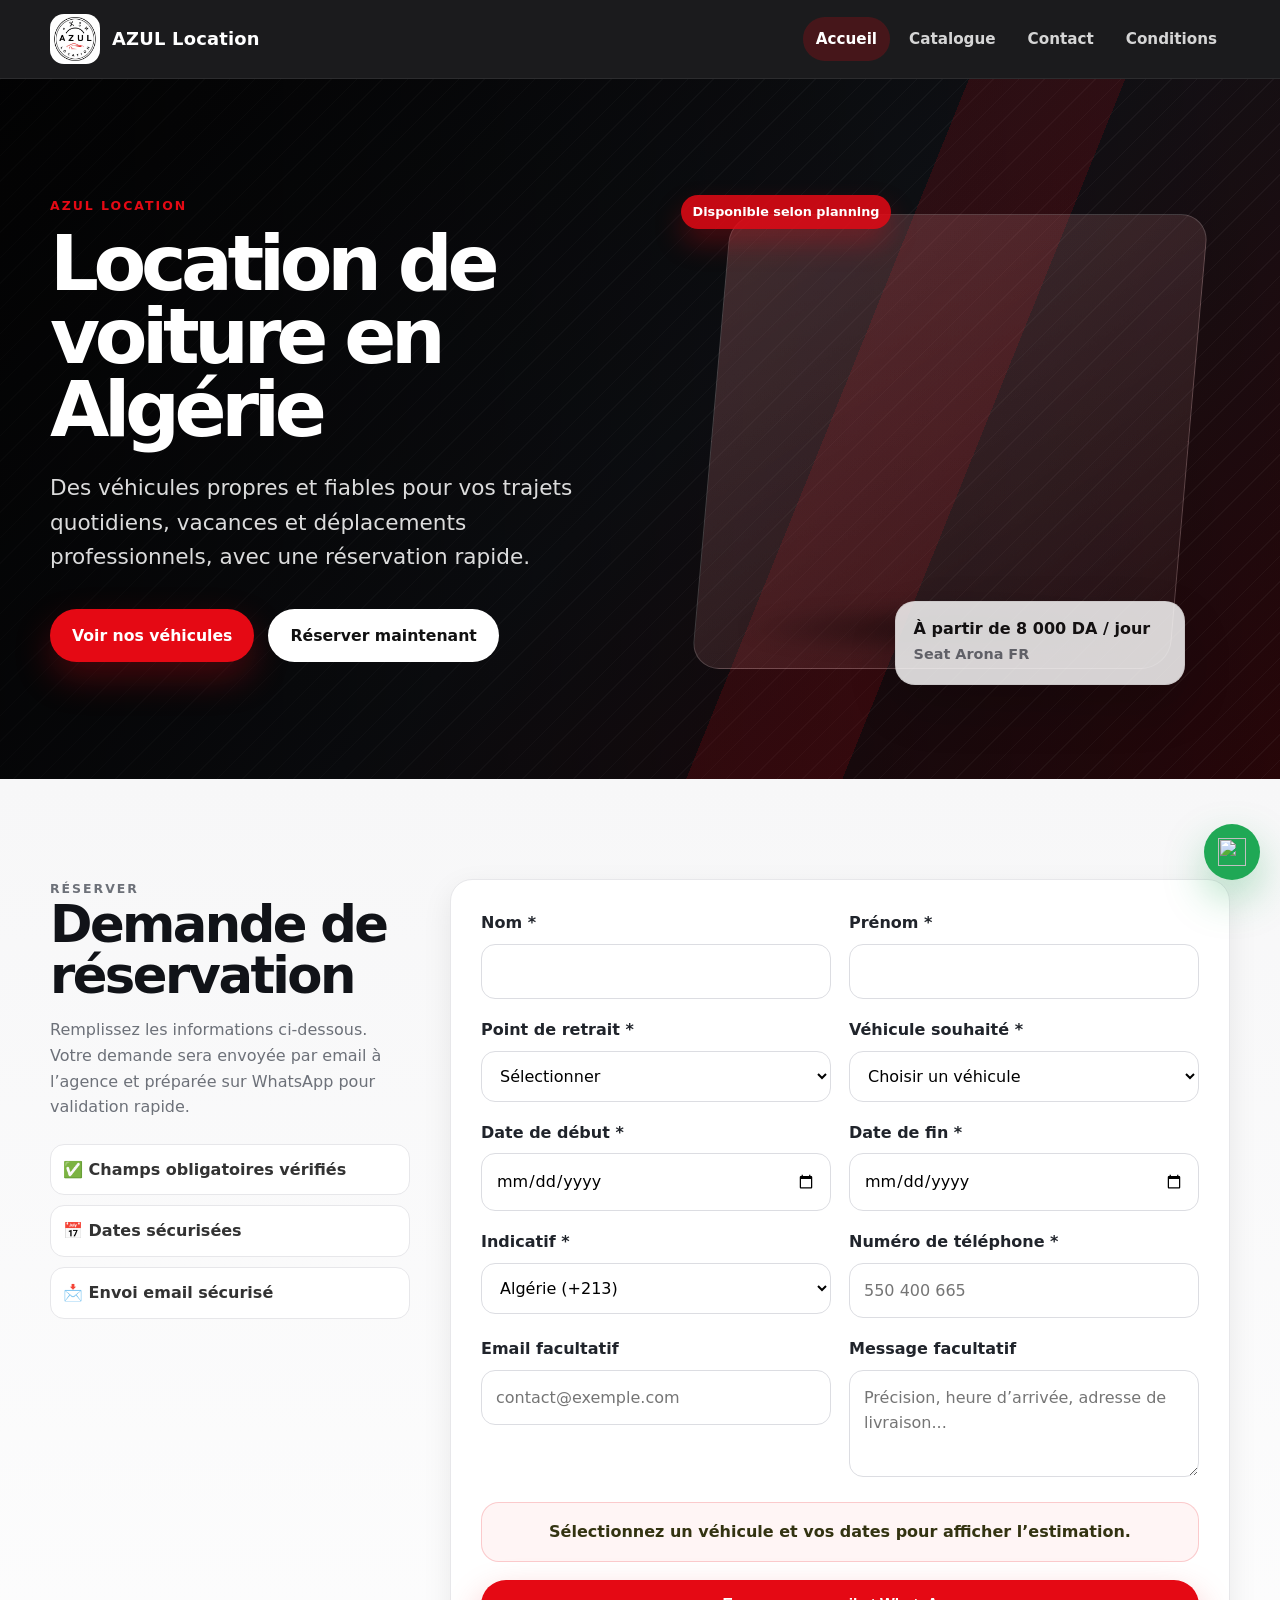
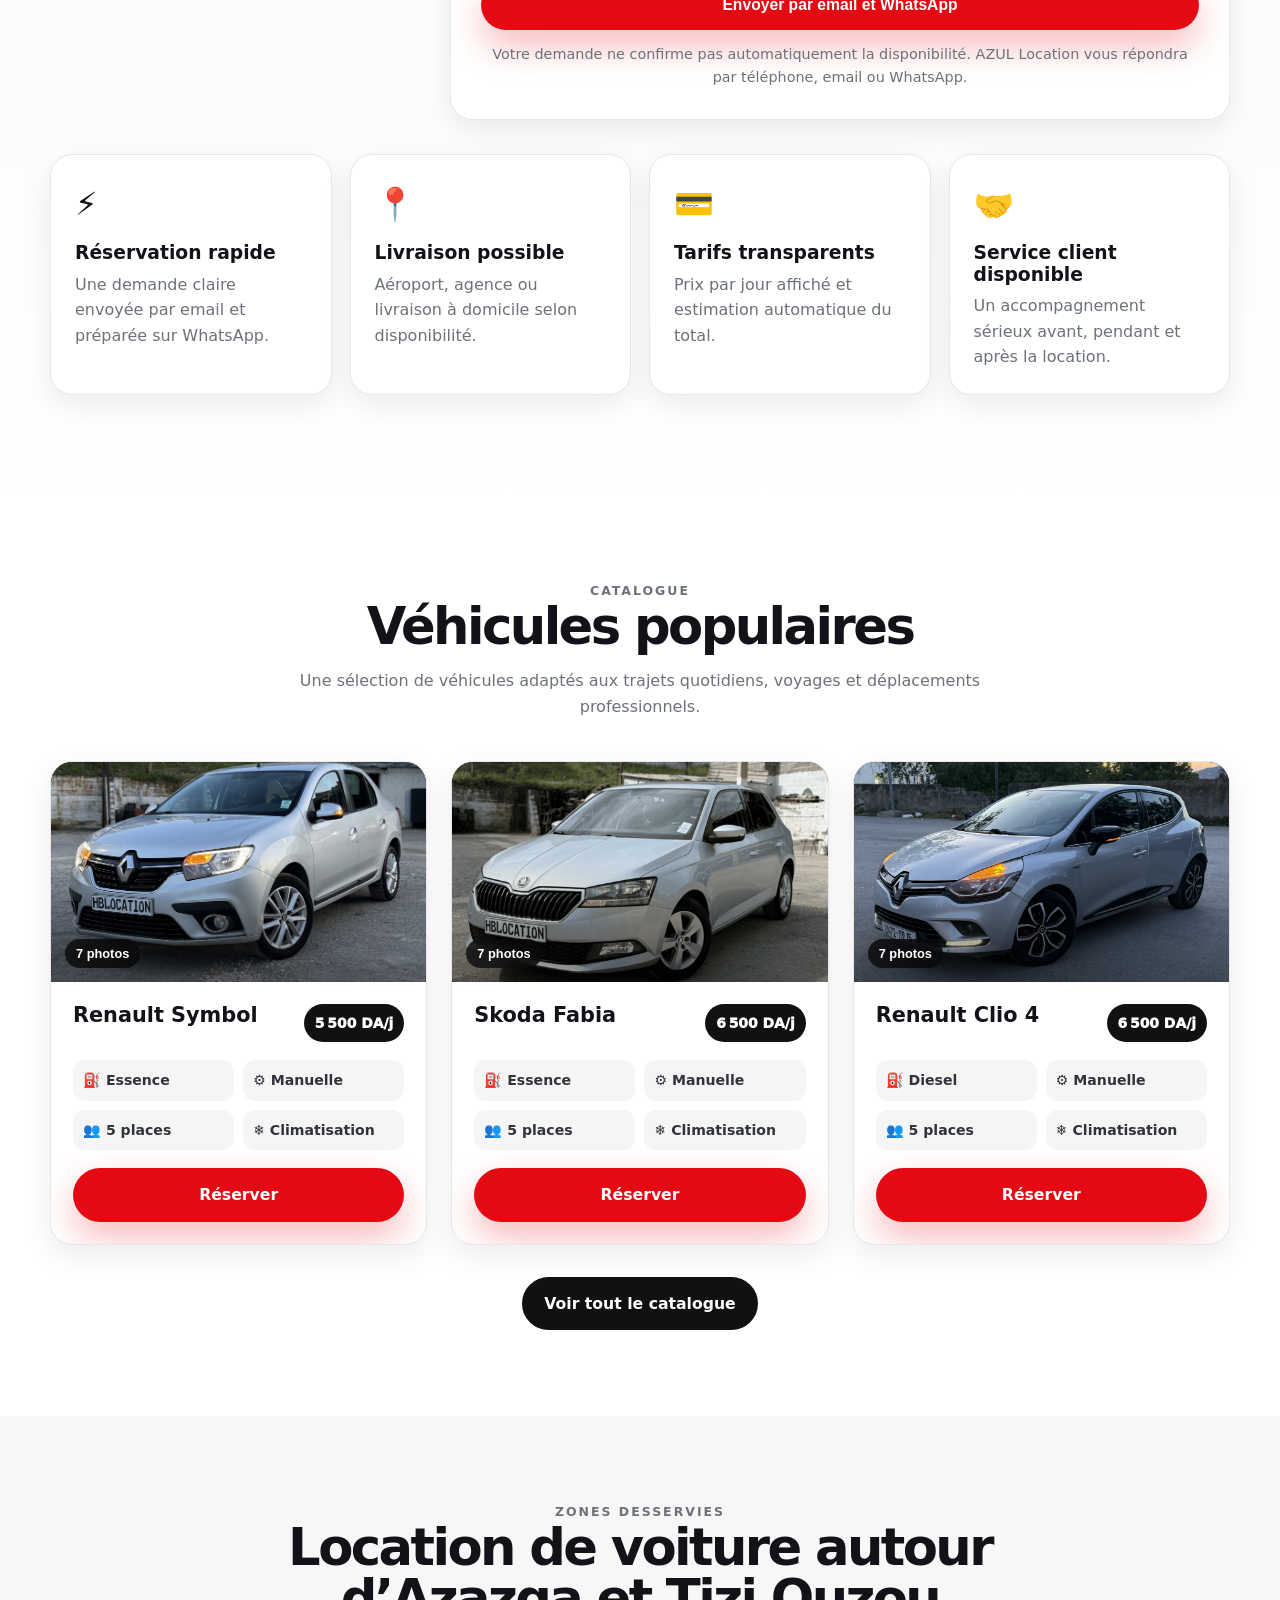
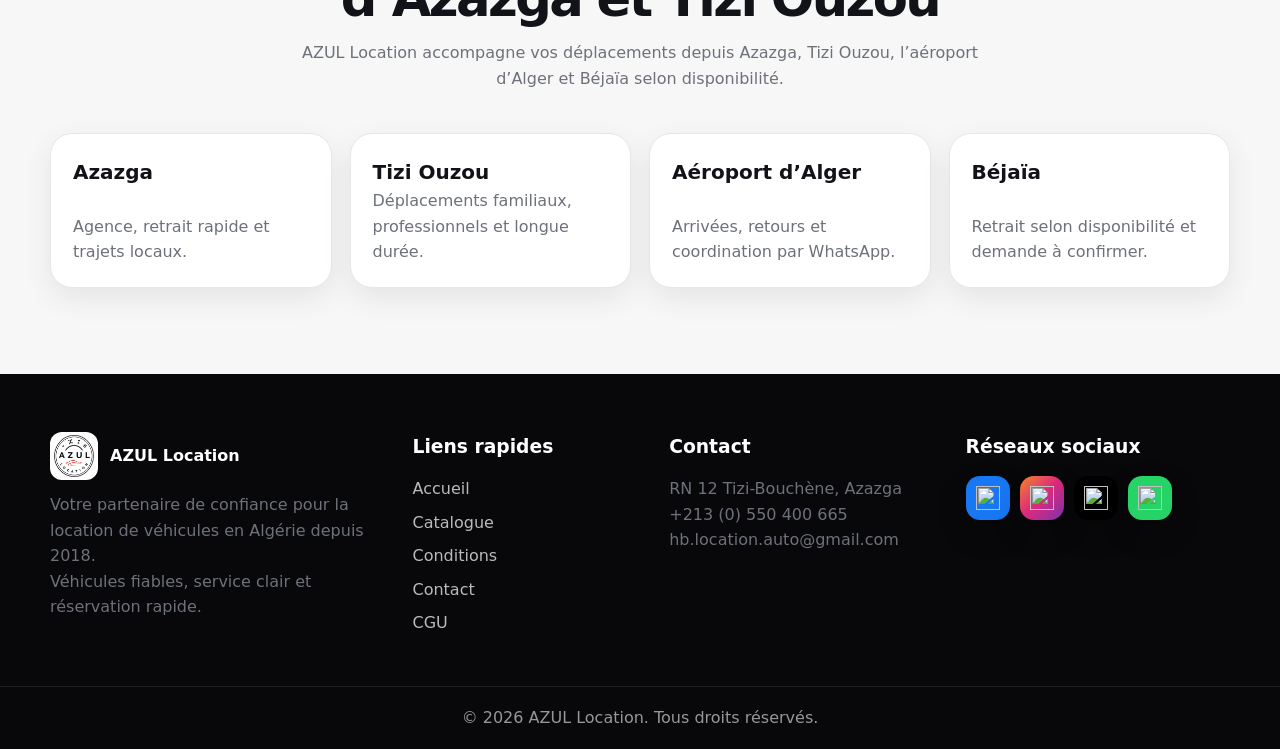
==== commit f340ae26: "balise ggogle" ====
--- a/index.html
+++ b/index.html
@@ -32,6 +32,20 @@
     />
     <link rel="icon" href="images/logo.png" type="image/png" />
     <link rel="apple-touch-icon" href="images/logo.png" />
+    <!-- Google tag (gtag.js) -->
+    <script
+      async
+      src="https://www.googletagmanager.com/gtag/js?id=G-7XRYRY4D27"
+    ></script>
+    <script>
+      window.dataLayer = window.dataLayer || [];
+      function gtag() {
+        dataLayer.push(arguments);
+      }
+      gtag("js", new Date());
+      gtag("config", "G-7XRYRY4D27");
+    </script>
+
     <link rel="stylesheet" href="css/style.css" />
     <script type="application/ld+json">
       {
@@ -74,7 +88,9 @@
           aria-expanded="false"
           aria-controls="mainNav"
         >
-          ?
+          <span></span>
+          <span></span>
+          <span></span>
         </button>
         <nav id="mainNav" class="main-nav" aria-label="Navigation principale">
           <a href="index.html" class="active" aria-current="page">Accueil</a>
@@ -194,12 +210,6 @@
               id="reservationReadableDates"
               name="dates_lisibles"
             />
-            <input
-              type="hidden"
-              id="reservationWhatsAppMessage"
-              name="message_whatsapp_prepare"
-            />
-            <input type="hidden" name="source" value="Formulaire accueil" />
             <div class="form-grid two">
               <div class="field">
                 <label for="nom">Nom *</label
--- a/css/style.css
+++ b/css/style.css
@@ -114,8 +114,28 @@
   width: 44px;
   height: 44px;
   border-radius: 12px;
-  font-size: 1.4rem;
   cursor: pointer;
+  align-items: center;
+  justify-content: center;
+  flex-direction: column;
+  gap: 5px;
+  padding: 0;
+}
+.menu-toggle span {
+  width: 22px;
+  height: 2px;
+  border-radius: 999px;
+  background: #111;
+  transition: var(--transition);
+}
+body.nav-open .menu-toggle span:nth-child(1) {
+  transform: translateY(7px) rotate(45deg);
+}
+body.nav-open .menu-toggle span:nth-child(2) {
+  opacity: 0;
+}
+body.nav-open .menu-toggle span:nth-child(3) {
+  transform: translateY(-7px) rotate(-45deg);
 }
 .hero-section {
   position: relative;
@@ -1210,7 +1230,7 @@
     gap: 22px;
   }
   .socials {
-    grid-template-columns: 1fr;
+    grid-template-columns: repeat(4, 44px);
   }
   .floating-whatsapp {
     right: 14px;
